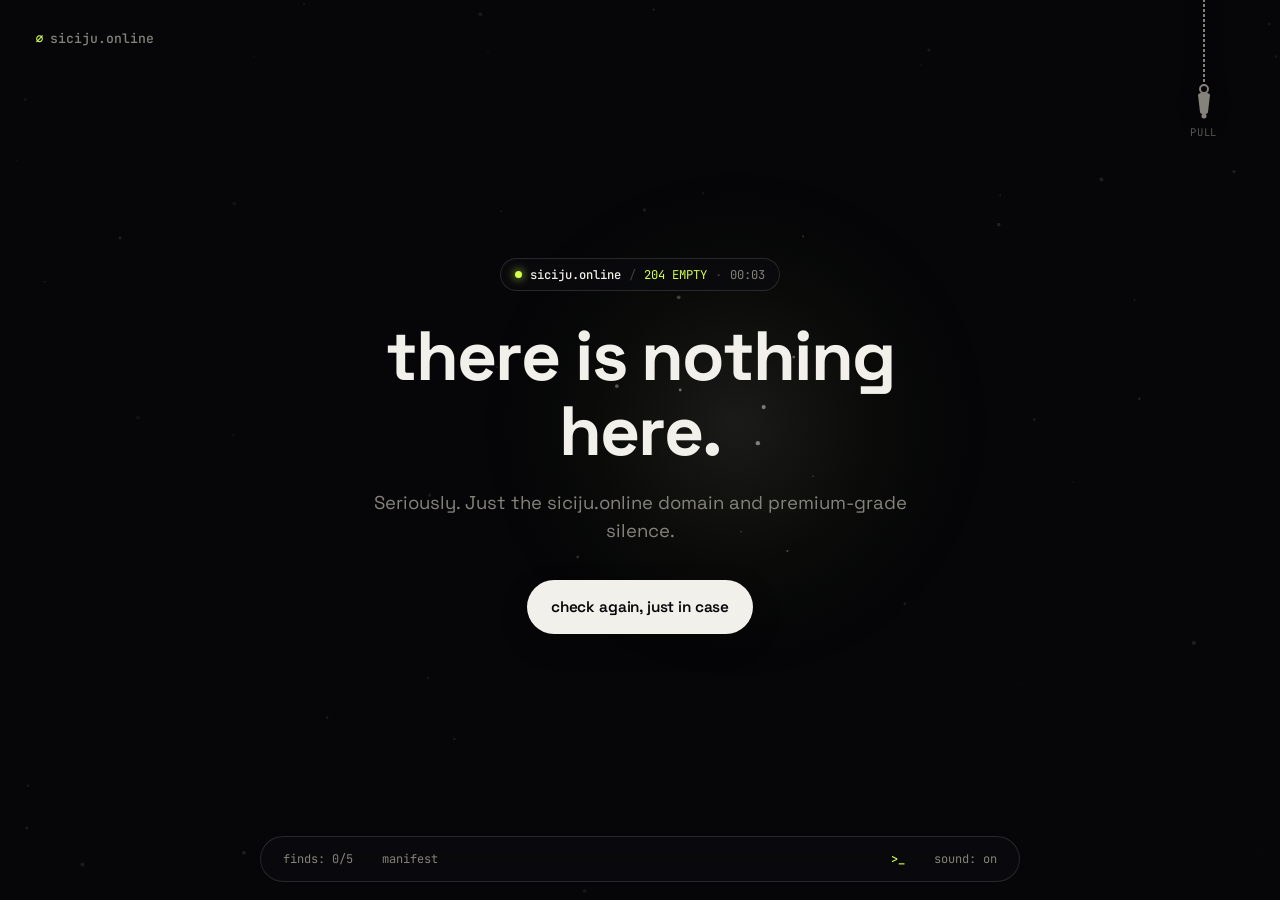
==== index.html @ 69f5421f "feat: initial commit for siciju.online interactive void website" ====
<!DOCTYPE html>
<html lang="en" data-theme="dark">
<head>
  <meta charset="UTF-8">
  <meta name="viewport" content="width=device-width, initial-scale=1.0">
  <title>siciju.online — there is nothing here</title>
  <meta name="description" content="Welcome to siciju.online. Real domain, zero content. Stop looking, it really is empty.">
  <meta name="theme-color" content="#060608">

  <!-- Open Graph -->
  <meta property="og:type" content="website">
  <meta property="og:url" content="https://siciju.online/">
  <meta property="og:title" content="siciju.online — genuinely nothing here">
  <meta property="og:description" content="A high-craft static page officially confirming the total absence of content at siciju.online.">

  <!-- Twitter -->
  <meta name="twitter:card" content="summary">
  <meta name="twitter:title" content="siciju.online — completely empty">
  <meta name="twitter:description" content="Paying annual domain rent just to say: there is nothing here.">

  <link rel="icon" type="image/svg+xml" href="favicon.svg">
  <link rel="preconnect" href="https://fonts.googleapis.com">
  <link rel="preconnect" href="https://fonts.gstatic.com" crossorigin>
  <link href="https://fonts.googleapis.com/css2?family=JetBrains+Mono:wght@400;500&family=Space+Grotesk:wght@400;500;700&display=swap" rel="stylesheet">
  <link rel="stylesheet" href="css/style.css">
</head>
<body>
  <!-- Background Canvas: spotlight, drifting dust, click ripples, zero-confetti -->
  <canvas id="void-canvas" aria-hidden="true"></canvas>

  <!-- Hidden Darkroom Whispers (revealed only by cursor/touch spotlight) -->
  <div id="whispers-layer" class="whispers-layer" aria-hidden="true">
    <span class="whisper whisper-1" data-i18n="whisper1">why are you still sweeping around?</span>
    <span class="whisper whisper-2" data-i18n="whisper2">nothing in this corner either</span>
    <span class="whisper whisper-3" data-i18n="whisper3">pull the cord top-right if it is dark</span>
    <span class="whisper whisper-4" data-i18n="whisper4">try clicking anywhere in the void</span>
    <span class="whisper whisper-5" data-i18n="whisper5">0 bytes of productivity located</span>
    <span class="whisper whisper-6" data-i18n="whisper6">press / to open the secret shell</span>
    <span class="whisper whisper-7" data-i18n="whisper7">seriously, go do something else</span>
  </div>

  <!-- Light Mode Architectural Gallery Overlay -->
  <div id="gallery-layer" class="gallery-layer" aria-hidden="true">
    <div class="crosshair crosshair-tl">+</div>
    <div class="crosshair crosshair-bl">+</div>
    <div id="ruler-top" class="gallery-ruler gallery-ruler-top">1440px × 900px of nothing</div>
    <div id="ruler-side" class="gallery-ruler gallery-ruler-side">gallery space: 100% void</div>
    <aside class="museum-placard">
      <div class="placard-tag" data-i18n="placardTag">WORK #000 · PERMANENT VOID COLLECTION</div>
      <h2 class="placard-title" data-i18n="placardTitle">"Nothingness (Untitled)"</h2>
      <p class="placard-meta" data-i18n="placardArtist">siciju.online, 2026</p>
      <p class="placard-desc" data-i18n="placardMedium">Empty pixels, static HTML, and awkward silence on browser canvas.</p>
      <p class="placard-val" data-i18n="placardValue">Estimated value: $0 (domain renewal fees not included)</p>
    </aside>
  </div>

  <!-- Top-Left Brand Mark -->
  <button id="brand-mark" class="brand-mark" type="button" title="siciju.online">
    <span class="brand-symbol" aria-hidden="true">∅</span>
    <span>siciju.online</span>
  </button>

  <!-- Top-Right Interactive Pull-Cord Lamp -->
  <div id="pull-cord-wrap" class="pull-cord-wrap">
    <button id="pull-cord-btn" class="pull-cord-btn" type="button" aria-label="Pull light cord" aria-pressed="false">
      <svg class="pull-cord-svg" width="44" height="128" viewBox="0 0 44 128" fill="none" aria-hidden="true">
        <line class="cord-line" x1="22" y1="0" x2="22" y2="92" stroke="currentColor" stroke-width="2" stroke-dasharray="3 2"/>
        <circle class="cord-collar" cx="22" cy="95" r="4" stroke="currentColor" stroke-width="2"/>
        <path class="cord-tassel" d="M16 101 C16 98, 28 98, 28 101 L26 118 C26 121, 18 121, 18 118 Z" fill="currentColor"/>
        <circle class="cord-tip" cx="22" cy="122" r="2.5" fill="currentColor"/>
      </svg>
      <span id="pull-cord-hint" class="pull-cord-hint">pull</span>
    </button>
  </div>

  <!-- Center Hero Stage -->
  <main class="stage" id="stage">
    <div class="status-pill">
      <span class="status-dot" aria-hidden="true"></span>
      <span class="status-domain">siciju.online</span>
      <span class="status-sep" aria-hidden="true">/</span>
      <span id="status-code" class="status-code">204 EMPTY</span>
      <span class="status-sep" aria-hidden="true">·</span>
      <span id="void-timer" class="void-timer" title="Time spent staring into the void">00:00</span>
    </div>

    <h1 id="headline" class="headline" aria-label="there is nothing here."></h1>

    <p id="narrator" class="narrator" aria-live="polite"></p>

    <div class="action-area">
      <button id="check-btn" class="btn-primary" type="button">
        <span id="check-btn-label">check again, just in case</span>
        <span id="click-badge" class="click-badge" hidden>0</span>
      </button>
      <button id="restore-gravity-btn" class="btn-ghost" type="button" hidden></button>
    </div>

    <!-- Fake Deep-Void Scan Panel -->
    <div id="scan-panel" class="scan-panel" hidden>
      <div class="scan-header">
        <span id="scan-status">scanning the void...</span>
        <span id="scan-pct" class="scan-pct">0%</span>
      </div>
      <div class="scan-bar" role="progressbar" aria-valuemin="0" aria-valuemax="100" aria-valuenow="0">
        <div id="scan-fill" class="scan-fill"></div>
      </div>
    </div>
  </main>

  <!-- Runaway Decoy Button -->
  <button id="runaway-btn" class="btn-runaway" type="button" hidden></button>

  <!-- Toast Notification -->
  <div id="toast" class="toast" role="status" aria-live="polite" hidden></div>

  <!-- Bottom Minimal HUD -->
  <footer class="hud-bar">
    <div class="hud-group">
      <button id="btn-achievements" class="hud-btn" type="button">
        <span id="ach-hud-label">finds</span>: <span id="ach-count">0</span>/5
      </button>
      <button id="btn-manifest" class="hud-btn" type="button">manifest</button>
    </div>
    <div class="hud-group">
      <button id="btn-terminal" class="hud-btn hud-btn-mono" type="button" title="Terminal (/)">&gt;_</button>
      <button id="btn-sound" class="hud-btn" type="button" aria-pressed="true">sound: on</button>
    </div>
  </footer>

  <!-- Void Manifest Modal -->
  <div id="modal-manifest" class="modal-backdrop" role="dialog" aria-modal="true" aria-labelledby="manifest-title" hidden>
    <div class="modal-card">
      <div class="modal-head">
        <div>
          <span class="modal-eyebrow" id="manifest-eyebrow">OFFICIAL INVENTORY</span>
          <h2 id="manifest-title" class="modal-title">Void Manifest</h2>
        </div>
        <button id="btn-close-manifest" class="modal-close" type="button" aria-label="Close">&times;</button>
      </div>
      <p id="manifest-subtitle" class="modal-subtitle"></p>
      <div id="manifest-rows" class="manifest-table"></div>
      <div class="modal-actions">
        <button id="btn-download-cert" class="btn-primary btn-sm" type="button"></button>
      </div>
    </div>
  </div>

  <!-- Discoveries / Achievements Modal -->
  <div id="modal-achievements" class="modal-backdrop" role="dialog" aria-modal="true" aria-labelledby="ach-title" hidden>
    <div class="modal-card">
      <div class="modal-head">
        <div>
          <span class="modal-eyebrow" id="ach-eyebrow">CURIOSITY LOG</span>
          <h2 id="ach-title" class="modal-title">Finds in the Void</h2>
        </div>
        <button id="btn-close-achievements" class="modal-close" type="button" aria-label="Close">&times;</button>
      </div>
      <p id="ach-subtitle" class="modal-subtitle"></p>
      <div class="ach-progress-track">
        <div id="ach-progress-fill" class="ach-progress-fill"></div>
      </div>
      <ul id="ach-list" class="ach-list"></ul>
      <div id="ach-complete-banner" class="ach-complete-banner" hidden>
        <p id="ach-complete-text"></p>
        <button id="btn-download-cert-2" class="btn-primary btn-sm" type="button"></button>
      </div>
    </div>
  </div>

  <!-- Interactive Mini-Terminal Drawer -->
  <section id="terminal-panel" class="terminal-panel" aria-label="siciju-sh terminal" hidden>
    <div class="terminal-header">
      <div class="terminal-title">
        <span class="terminal-dot" aria-hidden="true"></span>
        <span>siciju-sh — guest@siciju.online:/dev/null</span>
      </div>
      <button id="btn-close-terminal" class="modal-close terminal-close" type="button" aria-label="Close terminal">&times;</button>
    </div>
    <div id="terminal-output" class="terminal-output" tabindex="0"></div>
    <form id="terminal-form" class="terminal-form" autocomplete="off">
      <label class="terminal-prompt" for="terminal-input">guest@siciju.online:~$</label>
      <input id="terminal-input" class="terminal-input" type="text" autocomplete="off" spellcheck="false" placeholder="type help...">
    </form>
  </section>

  <script src="js/i18n.js" defer></script>
  <script src="js/sound.js" defer></script>
  <script src="js/canvas.js" defer></script>
  <script src="js/app.js" defer></script>
</body>
</html>
---- css/style.css ----
/* ==========================================================================
   siciju.online — Interactive Void
   Dark Void & Light Gallery Themes
   ========================================================================== */

:root {
  --font-sans: 'Space Grotesk', -apple-system, BlinkMacSystemFont, 'Segoe UI', sans-serif;
  --font-mono: 'JetBrains Mono', ui-monospace, SFMono-Regular, Menlo, monospace;

  --mx: 50vw;
  --my: 45vh;
  --cord-pull: 0px;

  --ease-out-expo: cubic-bezier(0.22, 1, 0.36, 1);
  --ease-spring: cubic-bezier(0.34, 1.56, 0.64, 1);

  /* Dark Void (Default) */
  --bg: #060608;
  --surface: rgba(16, 16, 20, 0.88);
  --surface-solid: #101015;
  --text: #f2f0ea;
  --text-muted: #85827b;
  --text-whisper: rgba(242, 240, 234, 0.52);
  --accent: #d4ff4d;
  --accent-ink: #090a07;
  --accent-soft: rgba(212, 255, 77, 0.12);
  --border: rgba(242, 240, 234, 0.13);
  --border-strong: rgba(242, 240, 234, 0.28);
  --hud-bg: rgba(12, 12, 16, 0.72);
  --shadow-card: 0 24px 64px rgba(0, 0, 0, 0.65);
}

[data-theme="light"] {
  --bg: #f4f1ea;
  --surface: rgba(255, 253, 248, 0.94);
  --surface-solid: #fffdf8;
  --text: #141413;
  --text-muted: #6b665d;
  --text-whisper: rgba(20, 20, 19, 0.35);
  --accent: #c84b31;
  --accent-ink: #fffdf8;
  --accent-soft: rgba(200, 75, 49, 0.1);
  --border: rgba(20, 20, 19, 0.14);
  --border-strong: rgba(20, 20, 19, 0.32);
  --hud-bg: rgba(244, 241, 234, 0.82);
  --shadow-card: 0 20px 50px rgba(20, 20, 19, 0.12);
}

*,
*::before,
*::after {
  box-sizing: border-box;
}

html,
body {
  height: 100%;
  margin: 0;
  padding: 0;
}

body {
  position: relative;
  min-height: 100dvh;
  overflow-x: hidden;
  background-color: var(--bg);
  color: var(--text);
  font-family: var(--font-sans);
  line-height: 1.5;
  -webkit-font-smoothing: antialiased;
  text-rendering: optimizeLegibility;
  transition:
    background-color 0.45s var(--ease-out-expo),
    color 0.45s var(--ease-out-expo),
    border-color 0.45s var(--ease-out-expo);
  user-select: none;
}

[data-theme="light"] body,
html[data-theme="light"] body {
  background-image:
    linear-gradient(to right, rgba(20, 20, 19, 0.045) 1px, transparent 1px),
    linear-gradient(to bottom, rgba(20, 20, 19, 0.045) 1px, transparent 1px);
  background-size: 48px 48px;
}

body.is-flickering {
  animation: lamp-flicker 0.32s steps(2, end) 2;
}

@keyframes lamp-flicker {
  0%, 100% { filter: brightness(1); }
  25% { filter: brightness(0.25); }
  50% { filter: brightness(1.3); }
  75% { filter: brightness(0.4); }
}

:focus-visible {
  outline: 2px solid var(--accent);
  outline-offset: 3px;
}

button {
  font: inherit;
  color: inherit;
  background: none;
  border: none;
  cursor: pointer;
}

[hidden] {
  display: none !important;
}

/* ==========================================================================
   Background Canvas
   ========================================================================== */

#void-canvas {
  position: fixed;
  inset: 0;
  width: 100%;
  height: 100%;
  pointer-events: none;
  z-index: 1;
}

/* ==========================================================================
   Darkroom Whispers (Revealed by Flashlight Mask)
   ========================================================================== */

.whispers-layer {
  position: fixed;
  inset: 0;
  pointer-events: none;
  z-index: 2;
  opacity: 1;
  transition: opacity 0.4s ease;
  -webkit-mask-image: radial-gradient(
    circle 230px at var(--mx) var(--my),
    rgba(0, 0, 0, 0.96) 0%,
    rgba(0, 0, 0, 0.42) 55%,
    transparent 100%
  );
  mask-image: radial-gradient(
    circle 230px at var(--mx) var(--my),
    rgba(0, 0, 0, 0.96) 0%,
    rgba(0, 0, 0, 0.42) 55%,
    transparent 100%
  );
}

[data-theme="light"] .whispers-layer {
  opacity: 0;
}

.whisper {
  position: absolute;
  font-family: var(--font-mono);
  font-size: clamp(0.72rem, 1vw, 0.85rem);
  letter-spacing: 0.03em;
  color: var(--text-whisper);
  max-width: 24ch;
  line-height: 1.4;
}

.whisper-1 { top: 14%; left: 7%; transform: rotate(-3deg); }
.whisper-2 { top: 18%; right: 16%; transform: rotate(2deg); text-align: right; }
.whisper-3 { top: 38%; right: 5%; transform: rotate(-1.5deg); text-align: right; }
.whisper-4 { top: 46%; left: 5%; transform: rotate(2.5deg); }
.whisper-5 { bottom: 19%; left: 9%; transform: rotate(-2deg); }
.whisper-6 { bottom: 22%; right: 8%; transform: rotate(1.5deg); text-align: right; }
.whisper-7 { top: 8%; left: 46%; transform: translateX(-50%) rotate(1deg); text-align: center; }

/* ==========================================================================
   Light Mode Gallery Layer & Museum Placard
   ========================================================================== */

.gallery-layer {
  position: fixed;
  inset: 0;
  pointer-events: none;
  z-index: 2;
  opacity: 0;
  transition: opacity 0.5s var(--ease-out-expo);
}

[data-theme="light"] .gallery-layer {
  opacity: 1;
}

.crosshair {
  position: absolute;
  font-family: var(--font-mono);
  font-size: 1rem;
  color: var(--text-muted);
  opacity: 0.55;
}

.crosshair-tl { top: 1.15rem; left: 1.25rem; display: none; }
.crosshair-bl { bottom: 4.5rem; left: 1.25rem; }

.gallery-ruler {
  position: absolute;
  font-family: var(--font-mono);
  font-size: 0.72rem;
  letter-spacing: 0.06em;
  text-transform: uppercase;
  color: var(--text-muted);
  opacity: 0.72;
}

.gallery-ruler-top {
  top: 1.55rem;
  left: 50%;
  transform: translateX(-50%);
}

.gallery-ruler-side {
  right: 1.5rem;
  bottom: 4.75rem;
}

.museum-placard {
  position: absolute;
  left: 1.5rem;
  bottom: 4.65rem;
  max-width: 270px;
  padding: 0.9rem 1.05rem;
  background: var(--surface);
  border: 1px solid var(--border);
  border-left: 3px solid var(--accent);
  box-shadow: 0 10px 28px rgba(20, 20, 19, 0.06);
}

.placard-tag {
  font-family: var(--font-mono);
  font-size: 0.65rem;
  letter-spacing: 0.08em;
  color: var(--accent);
  margin-bottom: 0.35rem;
}

.placard-title {
  margin: 0 0 0.2rem;
  font-size: 0.95rem;
  font-weight: 700;
}

.placard-meta {
  margin: 0 0 0.4rem;
  font-family: var(--font-mono);
  font-size: 0.74rem;
  color: var(--text-muted);
}

.placard-desc,
.placard-val {
  margin: 0;
  font-size: 0.76rem;
  color: var(--text-muted);
  line-height: 1.4;
}

.placard-val {
  margin-top: 0.35rem;
  font-family: var(--font-mono);
  font-size: 0.69rem;
  color: var(--text);
}

/* ==========================================================================
   Top Corner Brand & Pull-Cord Lamp
   ========================================================================== */

.brand-mark {
  position: fixed;
  top: 1.35rem;
  left: 1.5rem;
  z-index: 20;
  display: inline-flex;
  align-items: center;
  gap: 0.45rem;
  padding: 0.4rem 0.65rem;
  border-radius: 999px;
  font-family: var(--font-mono);
  font-size: 0.82rem;
  font-weight: 500;
  color: var(--text-muted);
  border: 1px solid transparent;
  transition: color 0.2s ease, border-color 0.2s ease, background-color 0.2s ease;
}

.brand-mark:hover {
  color: var(--text);
  border-color: var(--border);
  background: var(--hud-bg);
}

.brand-symbol {
  color: var(--accent);
  font-weight: 700;
}

.pull-cord-wrap {
  position: fixed;
  top: -6px;
  right: clamp(1rem, 4vw, 3rem);
  z-index: 25;
}

.pull-cord-btn {
  display: flex;
  flex-direction: column;
  align-items: center;
  padding: 0 0.4rem 0.4rem;
  color: var(--text-muted);
  transform-origin: top center;
  transform: translateY(var(--cord-pull));
  transition: transform 0.45s var(--ease-spring), color 0.25s ease;
  touch-action: none;
  animation: cord-sway 5.5s ease-in-out infinite;
}

.pull-cord-btn.is-dragging {
  animation: none;
  transition: color 0.15s ease;
}

.pull-cord-btn:hover,
.pull-cord-btn:focus-visible {
  color: var(--accent);
}

.pull-cord-svg {
  display: block;
  overflow: visible;
  filter: drop-shadow(0 4px 10px rgba(0, 0, 0, 0.25));
}

.pull-cord-hint {
  margin-top: 0.2rem;
  font-family: var(--font-mono);
  font-size: 0.66rem;
  letter-spacing: 0.08em;
  text-transform: uppercase;
  opacity: 0.65;
  transition: opacity 0.2s ease;
}

.pull-cord-btn:hover .pull-cord-hint {
  opacity: 1;
}

@keyframes cord-sway {
  0%, 100% { rotate: -1.3deg; }
  50% { rotate: 1.3deg; }
}

/* ==========================================================================
   Center Hero Stage
   ========================================================================== */

.stage {
  position: relative;
  z-index: 10;
  min-height: 100dvh;
  max-width: 780px;
  margin: 0 auto;
  padding: 5.5rem 1.5rem 6rem;
  display: flex;
  flex-direction: column;
  align-items: center;
  justify-content: center;
  text-align: center;
  pointer-events: none;
}

.stage > * {
  pointer-events: auto;
}

.status-pill {
  display: inline-flex;
  align-items: center;
  flex-wrap: wrap;
  justify-content: center;
  gap: 0.5rem;
  padding: 0.38rem 0.85rem;
  margin-bottom: 1.75rem;
  border-radius: 999px;
  border: 1px solid var(--border);
  background: var(--hud-bg);
  backdrop-filter: blur(10px);
  -webkit-backdrop-filter: blur(10px);
  font-family: var(--font-mono);
  font-size: 0.76rem;
  color: var(--text-muted);
}

.status-dot {
  width: 7px;
  height: 7px;
  border-radius: 50%;
  background: var(--accent);
  box-shadow: 0 0 10px var(--accent);
  animation: pulse-dot 2.4s ease-in-out infinite;
}

@keyframes pulse-dot {
  0%, 100% { opacity: 1; transform: scale(1); }
  50% { opacity: 0.4; transform: scale(0.82); }
}

.status-domain {
  color: var(--text);
  font-weight: 500;
}

.status-code {
  color: var(--accent);
}

.status-sep {
  opacity: 0.45;
}

.void-timer {
  font-variant-numeric: tabular-nums;
}

.headline {
  margin: 0 0 1.25rem;
  font-size: clamp(2.15rem, 6vw, 4.35rem);
  font-weight: 700;
  line-height: 1.08;
  letter-spacing: -0.03em;
  max-width: 15ch;
  user-select: text;
}

.headline .word {
  display: inline-block;
  white-space: nowrap;
}

.headline .char {
  display: inline-block;
  transition: transform 0.7s var(--ease-spring), opacity 0.45s ease;
  will-change: transform;
}

.headline.is-dropped .char {
  transform: translate(var(--drop-x, 0px), var(--drop-y, 120px)) rotate(var(--drop-rot, 0deg));
  opacity: 0.82;
}

.narrator {
  margin: 0 0 2.1rem;
  max-width: 50ch;
  min-height: 3.1em;
  font-size: clamp(0.98rem, 1.9vw, 1.16rem);
  color: var(--text-muted);
  transition: opacity 0.25s ease;
  user-select: text;
}

.action-area {
  display: flex;
  flex-wrap: wrap;
  align-items: center;
  justify-content: center;
  gap: 0.75rem;
}

.btn-primary {
  display: inline-flex;
  align-items: center;
  gap: 0.65rem;
  padding: 0.88rem 1.45rem;
  border-radius: 999px;
  background: var(--text);
  color: var(--bg);
  font-weight: 600;
  font-size: 0.96rem;
  letter-spacing: -0.01em;
  border: 1px solid transparent;
  box-shadow: 0 10px 28px rgba(0, 0, 0, 0.22);
  transition:
    transform 0.22s var(--ease-spring),
    background-color 0.22s ease,
    color 0.22s ease,
    box-shadow 0.22s ease;
}

.btn-primary:hover {
  transform: translateY(-2px);
  background: var(--accent);
  color: var(--accent-ink);
}

.btn-primary:active {
  transform: translateY(1px) scale(0.98);
}

.btn-primary.is-nudged {
  transform: translateX(6px);
}

.btn-sm {
  padding: 0.6rem 1.1rem;
  font-size: 0.84rem;
}

.click-badge {
  display: inline-flex;
  align-items: center;
  justify-content: center;
  min-width: 1.5rem;
  height: 1.5rem;
  padding: 0 0.42rem;
  border-radius: 999px;
  background: rgba(128, 128, 128, 0.22);
  font-family: var(--font-mono);
  font-size: 0.74rem;
  font-variant-numeric: tabular-nums;
}

.btn-ghost {
  padding: 0.82rem 1.25rem;
  border-radius: 999px;
  border: 1px solid var(--border-strong);
  background: var(--hud-bg);
  color: var(--text);
  font-family: var(--font-mono);
  font-size: 0.84rem;
  transition: border-color 0.2s ease, background-color 0.2s ease, transform 0.2s var(--ease-spring);
}

.btn-ghost:hover {
  border-color: var(--accent);
  color: var(--accent);
  transform: translateY(-1px);
}

/* ==========================================================================
   Fake Scan Panel
   ========================================================================== */

.scan-panel {
  width: min(360px, 100%);
  margin-top: 1.4rem;
  padding: 0.9rem 1.05rem;
  border-radius: 14px;
  border: 1px solid var(--border);
  background: var(--surface);
  backdrop-filter: blur(12px);
  -webkit-backdrop-filter: blur(12px);
  text-align: left;
  box-shadow: var(--shadow-card);
}

.scan-header {
  display: flex;
  justify-content: space-between;
  align-items: center;
  gap: 0.75rem;
  margin-bottom: 0.55rem;
  font-family: var(--font-mono);
  font-size: 0.76rem;
  color: var(--text-muted);
}

.scan-pct {
  color: var(--accent);
  font-weight: 500;
  font-variant-numeric: tabular-nums;
}

.scan-bar {
  width: 100%;
  height: 6px;
  border-radius: 999px;
  background: var(--border);
  overflow: hidden;
}

.scan-fill {
  width: 0%;
  height: 100%;
  border-radius: 999px;
  background: var(--accent);
  transition: width 0.08s linear;
}

/* ==========================================================================
   Runaway Decoy Button & Toast
   ========================================================================== */

.btn-runaway {
  position: fixed;
  z-index: 30;
  padding: 0.65rem 1.15rem;
  border-radius: 999px;
  background: var(--accent);
  color: var(--accent-ink);
  font-family: var(--font-mono);
  font-size: 0.8rem;
  font-weight: 500;
  box-shadow: 0 10px 28px rgba(0, 0, 0, 0.35);
  transition:
    left 0.28s var(--ease-out-expo),
    top 0.28s var(--ease-out-expo),
    transform 0.2s var(--ease-spring);
}

.btn-runaway:hover {
  transform: scale(1.04);
}

.toast {
  position: fixed;
  top: 4.25rem;
  left: 50%;
  transform: translateX(-50%);
  z-index: 60;
  max-width: min(90vw, 440px);
  padding: 0.65rem 1.1rem;
  border-radius: 999px;
  background: var(--surface-solid);
  color: var(--text);
  border: 1px solid var(--border-strong);
  font-family: var(--font-mono);
  font-size: 0.78rem;
  text-align: center;
  box-shadow: var(--shadow-card);
  animation: toast-in 0.28s var(--ease-spring);
}

@keyframes toast-in {
  from { opacity: 0; transform: translate(-50%, -10px) scale(0.96); }
  to { opacity: 1; transform: translate(-50%, 0) scale(1); }
}

/* ==========================================================================
   Bottom Minimal HUD
   ========================================================================== */

.hud-bar {
  position: fixed;
  bottom: 1.1rem;
  left: 50%;
  transform: translateX(-50%);
  z-index: 25;
  width: min(94vw, 760px);
  display: flex;
  justify-content: space-between;
  align-items: center;
  gap: 0.5rem;
  padding: 0.45rem 0.6rem;
  border-radius: 999px;
  border: 1px solid var(--border);
  background: var(--hud-bg);
  backdrop-filter: blur(14px);
  -webkit-backdrop-filter: blur(14px);
}

.hud-group {
  display: flex;
  align-items: center;
  gap: 0.35rem;
}

.hud-btn {
  padding: 0.38rem 0.75rem;
  border-radius: 999px;
  font-family: var(--font-mono);
  font-size: 0.75rem;
  color: var(--text-muted);
  transition: color 0.18s ease, background-color 0.18s ease;
  white-space: nowrap;
}

.hud-btn:hover,
.hud-btn[aria-expanded="true"] {
  color: var(--text);
  background: var(--accent-soft);
}

.hud-btn-mono {
  color: var(--accent);
  font-weight: 500;
}

/* ==========================================================================
   Modals (Manifest & Discoveries)
   ========================================================================== */

.modal-backdrop {
  position: fixed;
  inset: 0;
  z-index: 50;
  display: flex;
  align-items: center;
  justify-content: center;
  padding: 1.25rem;
  background: rgba(4, 4, 6, 0.7);
  backdrop-filter: blur(8px);
  -webkit-backdrop-filter: blur(8px);
}

.modal-card {
  width: min(520px, 100%);
  max-height: 85dvh;
  overflow-y: auto;
  padding: 1.5rem;
  border-radius: 18px;
  border: 1px solid var(--border-strong);
  background: var(--surface-solid);
  color: var(--text);
  box-shadow: var(--shadow-card);
  user-select: text;
}

.modal-head {
  display: flex;
  justify-content: space-between;
  align-items: flex-start;
  gap: 1rem;
  margin-bottom: 0.45rem;
}

.modal-eyebrow {
  display: block;
  font-family: var(--font-mono);
  font-size: 0.68rem;
  letter-spacing: 0.08em;
  color: var(--accent);
  margin-bottom: 0.2rem;
}

.modal-title {
  margin: 0;
  font-size: 1.35rem;
  font-weight: 700;
  letter-spacing: -0.02em;
}

.modal-close {
  width: 2rem;
  height: 2rem;
  border-radius: 50%;
  border: 1px solid var(--border);
  font-size: 1.2rem;
  line-height: 1;
  color: var(--text-muted);
  display: inline-flex;
  align-items: center;
  justify-content: center;
  flex-shrink: 0;
}

.modal-close:hover {
  color: var(--text);
  border-color: var(--border-strong);
}

.modal-subtitle {
  margin: 0 0 1.2rem;
  font-size: 0.88rem;
  color: var(--text-muted);
}

.manifest-table {
  border-top: 1px solid var(--border);
  margin-bottom: 1.25rem;
}

.manifest-row {
  display: flex;
  justify-content: space-between;
  align-items: baseline;
  gap: 1rem;
  padding: 0.65rem 0;
  border-bottom: 1px solid var(--border);
  font-size: 0.86rem;
}

.manifest-key {
  color: var(--text-muted);
}

.manifest-val {
  font-family: var(--font-mono);
  font-size: 0.82rem;
  color: var(--text);
  text-align: right;
}

.manifest-val.is-accent {
  color: var(--accent);
}

.modal-actions {
  display: flex;
  justify-content: flex-end;
  gap: 0.6rem;
}

.ach-progress-track {
  width: 100%;
  height: 5px;
  border-radius: 999px;
  background: var(--border);
  margin-bottom: 1rem;
  overflow: hidden;
}

.ach-progress-fill {
  width: 0%;
  height: 100%;
  background: var(--accent);
  transition: width 0.35s var(--ease-out-expo);
}

.ach-list {
  list-style: none;
  padding: 0;
  margin: 0;
  display: grid;
  gap: 0.65rem;
}

.ach-item {
  padding: 0.8rem 0.95rem;
  border-radius: 12px;
  border: 1px solid var(--border);
  background: rgba(128, 128, 128, 0.04);
  display: flex;
  align-items: flex-start;
  gap: 0.75rem;
}

.ach-item.is-unlocked {
  border-color: var(--accent);
  background: var(--accent-soft);
}

.ach-badge {
  font-family: var(--font-mono);
  font-size: 0.85rem;
  line-height: 1.3;
  color: var(--text-muted);
}

.ach-item.is-unlocked .ach-badge {
  color: var(--accent);
}

.ach-name {
  font-size: 0.9rem;
  font-weight: 700;
  margin-bottom: 0.15rem;
}

.ach-desc {
  font-size: 0.78rem;
  color: var(--text-muted);
}

.ach-complete-banner {
  margin-top: 1rem;
  padding: 0.95rem;
  border-radius: 12px;
  border: 1px dashed var(--accent);
  background: var(--accent-soft);
  text-align: center;
}

.ach-complete-banner p {
  margin: 0 0 0.7rem;
  font-size: 0.84rem;
}

/* ==========================================================================
   Mini-Terminal Drawer (siciju-sh)
   ========================================================================== */

.terminal-panel {
  position: fixed;
  bottom: 4.5rem;
  left: 50%;
  transform: translateX(-50%);
  z-index: 45;
  width: min(94vw, 660px);
  border-radius: 16px;
  border: 1px solid var(--border-strong);
  background: rgba(10, 10, 14, 0.96);
  color: #f2f0ea;
  box-shadow: 0 24px 70px rgba(0, 0, 0, 0.55);
  overflow: hidden;
  font-family: var(--font-mono);
  animation: drawer-up 0.25s var(--ease-out-expo);
  user-select: text;
}

@keyframes drawer-up {
  from { opacity: 0; transform: translate(-50%, 16px); }
  to { opacity: 1; transform: translate(-50%, 0); }
}

.terminal-header {
  display: flex;
  justify-content: space-between;
  align-items: center;
  padding: 0.6rem 0.9rem;
  background: rgba(255, 255, 255, 0.04);
  border-bottom: 1px solid rgba(255, 255, 255, 0.1);
  font-size: 0.74rem;
  color: #9e9a91;
}

.terminal-title {
  display: inline-flex;
  align-items: center;
  gap: 0.5rem;
}

.terminal-dot {
  width: 8px;
  height: 8px;
  border-radius: 50%;
  background: #d4ff4d;
}

.terminal-close {
  color: #9e9a91;
  border-color: rgba(255, 255, 255, 0.16);
  width: 1.65rem;
  height: 1.65rem;
  font-size: 1rem;
}

.terminal-output {
  height: 220px;
  overflow-y: auto;
  padding: 0.85rem 1rem 0.4rem;
  font-size: 0.8rem;
  line-height: 1.55;
}

.term-line {
  white-space: pre-wrap;
  word-break: break-word;
  margin-bottom: 0.35rem;
}

.term-line.is-cmd {
  color: #d4ff4d;
}

.term-line.is-muted {
  color: #8f8c84;
}

.terminal-form {
  display: flex;
  align-items: center;
  gap: 0.5rem;
  padding: 0.55rem 1rem 0.75rem;
  border-top: 1px solid rgba(255, 255, 255, 0.08);
}

.terminal-prompt {
  color: #d4ff4d;
  font-size: 0.78rem;
  flex-shrink: 0;
}

.terminal-input {
  width: 100%;
  background: transparent;
  border: none;
  outline: none;
  color: #f2f0ea;
  font-family: var(--font-mono);
  font-size: 0.8rem;
}

/* ==========================================================================
   Responsive & Reduced Motion
   ========================================================================== */

@media (max-width: 768px) {
  .museum-placard {
    display: none;
  }

  .gallery-ruler-top,
  .gallery-ruler-side {
    display: none;
  }
}

@media (max-width: 640px) {
  .brand-mark {
    top: 1rem;
    left: 0.9rem;
    font-size: 0.76rem;
  }

  .pull-cord-wrap {
    right: 0.75rem;
  }

  .whisper-2,
  .whisper-3,
  .whisper-7 {
    display: none;
  }

  .hud-bar {
    bottom: 0.75rem;
    padding: 0.38rem 0.45rem;
    border-radius: 16px;
  }

  .hud-btn {
    padding: 0.34rem 0.55rem;
    font-size: 0.7rem;
  }

  .terminal-prompt {
    display: none;
  }

  .terminal-form::before {
    content: "$";
    color: #d4ff4d;
    font-size: 0.82rem;
  }
}

@media (prefers-reduced-motion: reduce) {
  *,
  *::before,
  *::after {
    animation-duration: 0.01ms !important;
    animation-iteration-count: 1 !important;
    transition-duration: 0.01ms !important;
  }
}
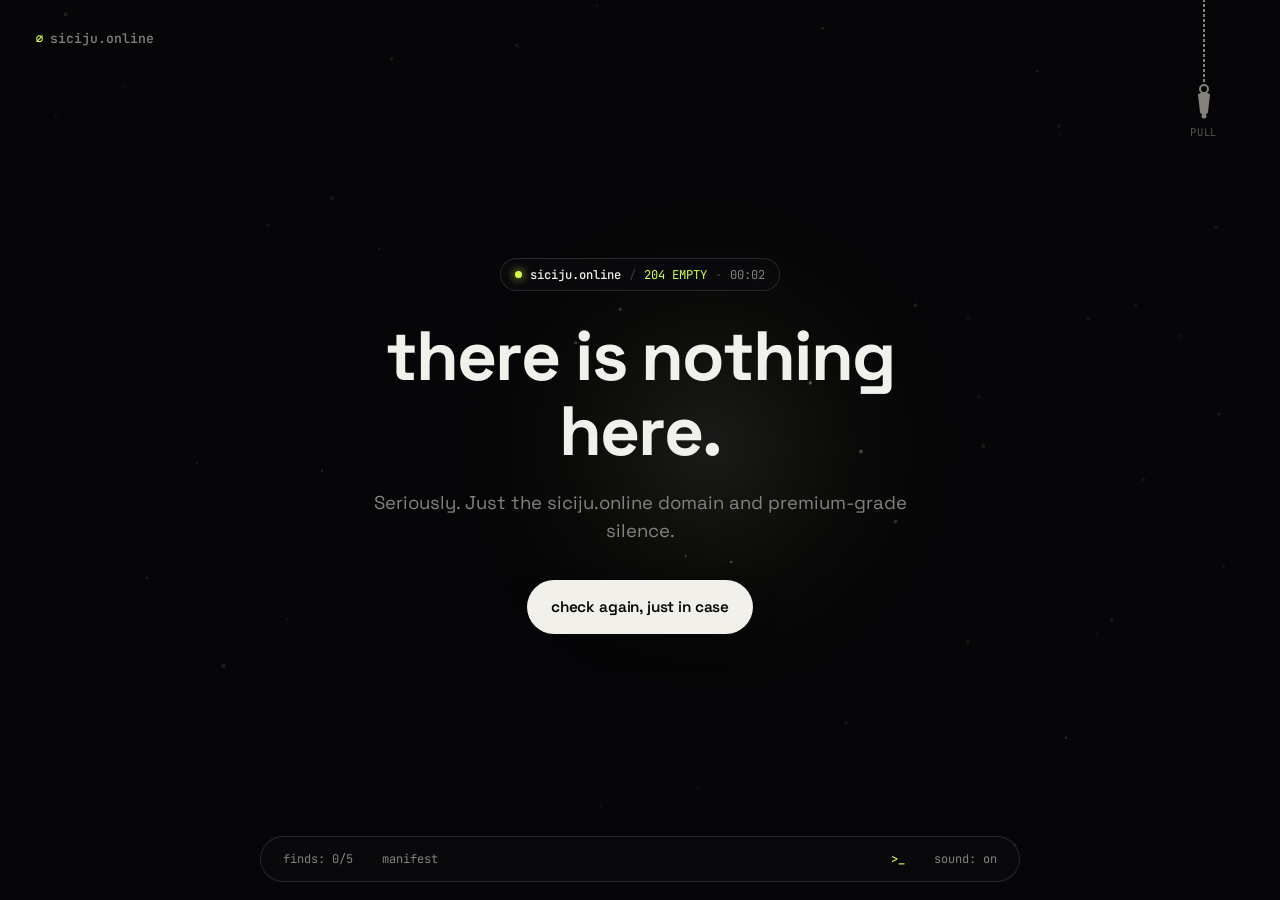
==== commit 5fd5601b: "feat: add Three.js 3D Void Explorer at /play/ and secret entrances" ====
--- a/index.html
+++ b/index.html
@@ -123,6 +123,7 @@
       <button id="btn-manifest" class="hud-btn" type="button">manifest</button>
     </div>
     <div class="hud-group">
+      <a id="secret-play-link" class="hud-btn hud-btn-secret" href="/play/" hidden>backstage &nearr;</a>
       <button id="btn-terminal" class="hud-btn hud-btn-mono" type="button" title="Terminal (/)">&gt;_</button>
       <button id="btn-sound" class="hud-btn" type="button" aria-pressed="true">sound: on</button>
     </div>
@@ -163,7 +164,10 @@
       <ul id="ach-list" class="ach-list"></ul>
       <div id="ach-complete-banner" class="ach-complete-banner" hidden>
         <p id="ach-complete-text"></p>
-        <button id="btn-download-cert-2" class="btn-primary btn-sm" type="button"></button>
+        <div class="ach-complete-actions">
+          <button id="btn-download-cert-2" class="btn-primary btn-sm" type="button"></button>
+          <a id="ach-play-link" class="btn-ghost btn-sm" href="/play/">step behind the curtain &rarr;</a>
+        </div>
       </div>
     </div>
   </div>
--- a/css/style.css
+++ b/css/style.css
@@ -692,6 +692,19 @@
   font-weight: 500;
 }
 
+.hud-btn-secret {
+  color: var(--accent);
+  border: 1px solid var(--accent);
+  background: var(--accent-soft);
+  text-decoration: none;
+  font-weight: 500;
+}
+
+.hud-btn-secret:hover {
+  background: var(--accent);
+  color: var(--accent-ink);
+}
+
 /* ==========================================================================
    Modals (Manifest & Discoveries)
    ========================================================================== */
@@ -880,6 +893,18 @@
 .ach-complete-banner p {
   margin: 0 0 0.7rem;
   font-size: 0.84rem;
+}
+
+.ach-complete-actions {
+  display: flex;
+  flex-wrap: wrap;
+  justify-content: center;
+  align-items: center;
+  gap: 0.55rem;
+}
+
+.ach-complete-actions a {
+  text-decoration: none;
 }
 
 /* ==========================================================================
